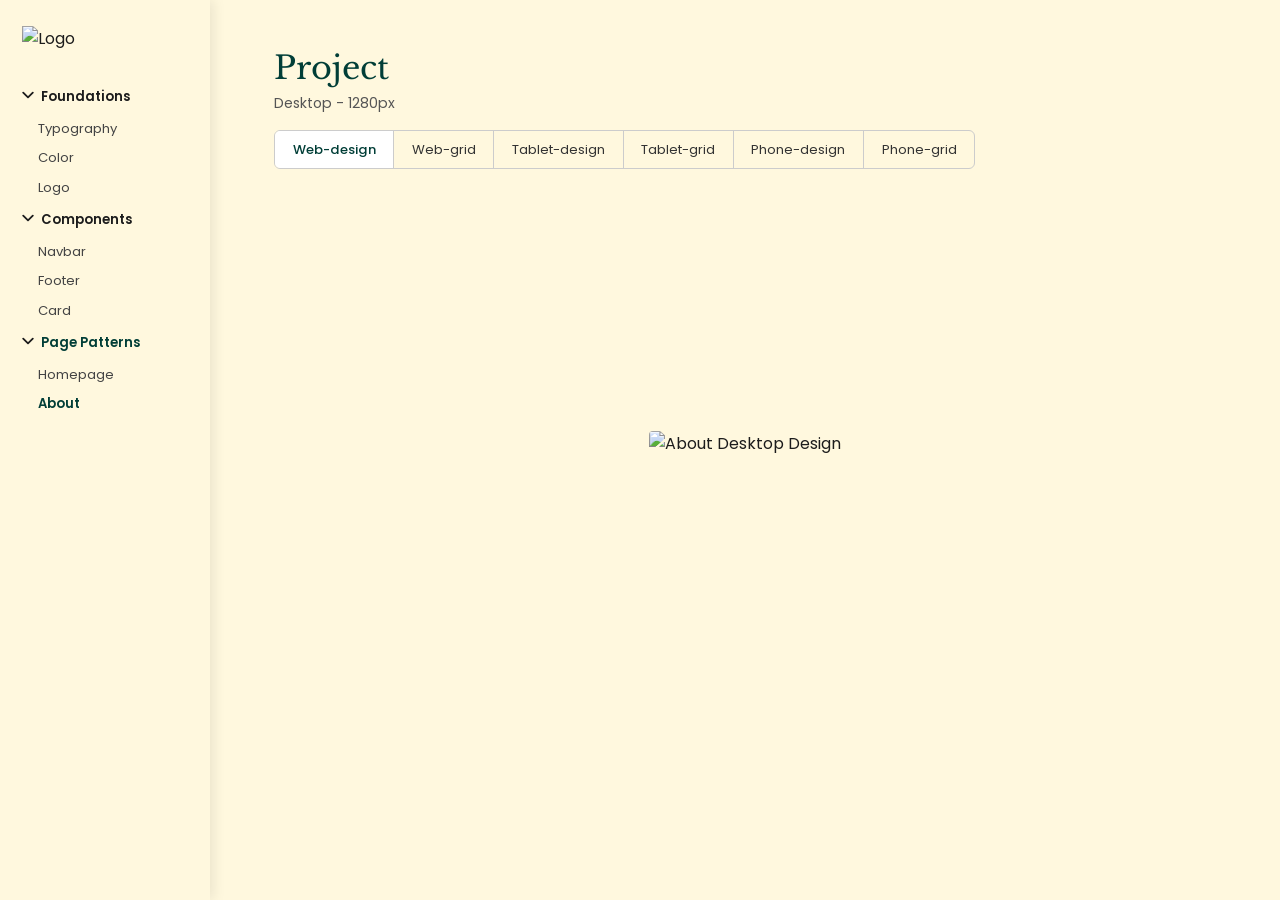
==== subpages/about.html @ ab049308 "fix root level" ====
<!DOCTYPE html>
<html lang="en">
<head>
  <meta charset="UTF-8" />
  <meta name="viewport" content="width=device-width, initial-scale=1" />
  <title>Project — Sweater Weather Design System</title>
  <link rel="preconnect" href="https://fonts.googleapis.com" />
  <link rel="preconnect" href="https://fonts.gstatic.com" crossorigin />
  <link href="https://fonts.googleapis.com/css2?family=Libre+Baskerville:ital,wght@0,400;1,400&family=Poppins:wght@300;400;500;600&display=swap" rel="stylesheet" />
  <link rel="stylesheet" href="../css/mini-design.css" />
  <style>

    /* ── PAGE HEADER ───────────────────────────── */
    .component-page-header {
      margin-bottom: 1rem;
    }

    .component-page-header h1 {
      font-family: 'Libre Baskerville', serif;
      font-size: 2rem;
      font-weight: 400;
      color: #013E37;
      margin-bottom: 0.3rem;
    }

    .component-page-header p {
      font-family: 'Poppins', sans-serif;
      font-size: 0.88rem;
      color: #555;
      margin-bottom: 0;
    }

    /* ── TABS ──────────────────────────────────── */
    .tab-bar {
      display: flex;
      gap: 0;
      margin-bottom: 1.5rem;
      border: 1px solid #ccc;
      border-radius: 6px;
      overflow: hidden;
      width: fit-content;
    }

    .tab-btn {
      font-family: 'Poppins', sans-serif;
      font-size: 0.82rem;
      font-weight: 400;
      color: #333;
      background: transparent;
      border: none;
      border-right: 1px solid #ccc;
      padding: 0.55rem 1.1rem;
      cursor: pointer;
      transition: background 0.15s ease, color 0.15s ease;
    }

    .tab-btn:last-child {
      border-right: none;
    }

    .tab-btn:hover {
      background: #f0f0f0;
    }

    .tab-btn.active {
      background: #fff;
      font-weight: 500;
      color: #013E37;
    }

    /* ── PREVIEW FRAME ─────────────────────────── */
    .preview-frame {
      border: none;
      border-radius: 0;
      overflow: hidden;
      background: transparent;
      display: flex;
      align-items: center;
      justify-content: center;
      padding: 0;
      min-height: 500px;
    }

    .preview-frame img {
      max-width: 100%;
      height: auto;
      display: block;
      border-radius: 4px;
      box-shadow: none;
    }

    /* Hide all tab panels by default */
    .tab-panel {
      display: none;
    }

    .tab-panel.active {
      display: flex;
      align-items: center;
      justify-content: center;
    }

  </style>
</head>
<body>

  <!-- ── SIDEBAR ─────────────────────────────── -->
  <nav class="sidebar">

    <!-- LOGO -->
    <div class="sidebar-logo">
      <img src="../images/logo.png" alt="Logo" class="logo-img">
    </div>

    <!-- FOUNDATIONS -->
    <div class="nav-group open">
      <div class="nav-group-toggle" onclick="toggleGroup(this)">
        <span class="chevron">
          <svg viewBox="0 0 10 6" fill="none" xmlns="http://www.w3.org/2000/svg">
            <path d="M1 1l4 4 4-4" stroke="#1c1c1c" stroke-width="1.5" stroke-linecap="round" stroke-linejoin="round"/>
          </svg>
        </span>
        Foundations
      </div>
      <ul class="nav-group-items">
        <li><a href="typography.html">Typography</a></li>
        <li><a href="color.html">Color</a></li>
        <li><a href="logo.html">Logo</a></li>
      </ul>
    </div>

    <!-- COMPONENTS -->
    <div class="nav-group open">
      <div class="nav-group-toggle" onclick="toggleGroup(this)">
        <span class="chevron">
          <svg viewBox="0 0 10 6" fill="none" xmlns="http://www.w3.org/2000/svg">
            <path d="M1 1l4 4 4-4" stroke="#1c1c1c" stroke-width="1.5" stroke-linecap="round" stroke-linejoin="round"/>
          </svg>
        </span>
        Components
      </div>
      <ul class="nav-group-items">
        <li><a href="navbar.html">Navbar</a></li>
        <li><a href="footer.html">Footer</a></li>
        <li><a href="card.html">Card</a></li>
      </ul>
    </div>

    <!-- PAGE PATTERNS -->
    <div class="nav-group open">
      <div class="nav-group-toggle" onclick="toggleGroup(this)">
        <span class="chevron">
          <svg viewBox="0 0 10 6" fill="none" xmlns="http://www.w3.org/2000/svg">
            <path d="M1 1l4 4 4-4" stroke="#1c1c1c" stroke-width="1.5" stroke-linecap="round" stroke-linejoin="round"/>
          </svg>
        </span>
        Page Patterns
      </div>
      <ul class="nav-group-items">
        <li><a href="homepage.html">Homepage</a></li>
        <li><a href="about.html">About</a></li>
      </ul>
    </div>

  </nav>

  <!-- ── MAIN CONTENT ────────────────────────── -->
  <main class="main">

    <!-- Page Header -->
    <div class="component-page-header">
      <h1>Project</h1>
      <p>Desktop - 1280px</p>
    </div>

    <!-- Tab Bar -->
    <div class="tab-bar">
      <button class="tab-btn active" onclick="switchTab(this, 'web-design')">Web-design</button>
      <button class="tab-btn" onclick="switchTab(this, 'web-grid')">Web-grid</button>
      <button class="tab-btn" onclick="switchTab(this, 'tablet-design')">Tablet-design</button>
      <button class="tab-btn" onclick="switchTab(this, 'tablet-grid')">Tablet-grid</button>
      <button class="tab-btn" onclick="switchTab(this, 'phone-design')">Phone-design</button>
      <button class="tab-btn" onclick="switchTab(this, 'phone-grid')">Phone-grid</button>
    </div>

    <!-- Web Design Tab -->
    <!-- REPLACE filename below with your actual image name -->
    <div class="preview-frame tab-panel active" id="web-design">
      <img src="../images/About-Desktop 1281.png" alt="About Desktop Design" />
    </div>

    <!-- Web Grid Tab -->
    <div class="preview-frame tab-panel" id="web-grid">
      <img src="../images/About-Desktop-grid.png" alt="About Web Grid" />
    </div>

    <!-- Tablet Design Tab -->
    <div class="preview-frame tab-panel" id="tablet-design">
      <img src="../images/About-Tablet 834.png" alt="About Tablet Design" />
    </div>

    <!-- Tablet Grid Tab -->
    <div class="preview-frame tab-panel" id="tablet-grid">
      <img src="../images/About-Tablet-grid.png" alt="About Tablet Grid" />
    </div>

    <!-- Phone Design Tab -->
    <div class="preview-frame tab-panel" id="phone-design">
      <img src="../images/About-Mobile 402.png" alt="About Phone Design" />
    </div>

    <!-- Phone Grid Tab -->
    <div class="preview-frame tab-panel" id="phone-grid">
      <img src="../images/About-Mobile-grid.png" alt="About Phone Grid" />
    </div>

  </main>

  <script>
    /* ── Auto highlight nav ─────────────────── */
    const currentPage = window.location.pathname.split('/').pop();
    document.querySelectorAll('.nav-group-items a').forEach(link => {
      link.classList.remove('active');
      if (link.getAttribute('href') === currentPage) {
        link.classList.add('active');
        const groupToggle = link.closest('.nav-group').querySelector('.nav-group-toggle');
        groupToggle.classList.add('group-active');
      }
    });

    function toggleGroup(toggleEl) {
      const group = toggleEl.closest('.nav-group');
      group.classList.toggle('open');
    }

    /* ── Tab switching ──────────────────────── */
    function switchTab(btn, panelId) {
      document.querySelectorAll('.tab-btn').forEach(b => b.classList.remove('active'));
      document.querySelectorAll('.tab-panel').forEach(p => p.classList.remove('active'));
      btn.classList.add('active');
      document.getElementById(panelId).classList.add('active');
    }
  </script>

</body>
</html>
---- css/mini-design.css ----
/* ── RESET ─────────────────────────────────────── */
*, *::before, *::after {
  box-sizing: border-box;
  margin: 0;
  padding: 0;
}

/* ── VARIABLES ─────────────────────────────────── */
:root {
  --font-sans: 'Poppins', sans-serif;
  --font-serif: 'EB Garamond', serif;
  --sidebar-w: 210px;
  --bg-sidebar: #FFF8DE;
  --bg-main: #FFF8DE;
  --text-dark: #1c1c1c;
  --text-mid: #444;
  --accent: #013E37;
}

/* ── BASE ──────────────────────────────────────── */
body {
  font-family: var(--font-sans);
  background: var(--bg-main);
  color: var(--text-dark);
  display: flex;
  min-height: 100vh;
}

/* ── SIDEBAR ───────────────────────────────────── */
.sidebar {
  width: var(--sidebar-w);
  min-height: 100vh;
  background: var(--bg-sidebar);
  display: flex;
  flex-direction: column;
  padding: 1.6rem 0 2rem 0;
  position: fixed;
  top: 0;
  left: 0;
  overflow-y: auto;
  box-shadow: 4px 0 12px rgba(0, 0, 0, 0.08);
}

/* ── LOGO ──────────────────────────────────────── */
.sidebar-logo {
  padding: 0 1.4rem 1.8rem 1.4rem;
}

/* SVG logo sizing */
.logo-svg {
  width: 72px;
  height: auto;
  display: block;
}

/* Image logo sizing — used when you swap in a real image */
.logo-img {
  width: 72px;
  height: auto;
  display: block;
}

/* ── NAV GROUP ─────────────────────────────────── */
.nav-group {
  width: 100%;
}

/* Group label / toggle button */
.nav-group-toggle {
  display: flex;
  align-items: center;
  gap: 0.4rem;
  padding: 0.45rem 1.4rem;
  font-family: var(--font-sans);
  font-size: 0.82rem;
  font-weight: 600;
  color: var(--text-dark);
  cursor: pointer;
  user-select: none;
}

/* Highlight group label when a child page is active */
.nav-group-toggle.group-active {
  color: #013E37;;
}

/* Chevron icon */
.nav-group-toggle .chevron svg {
  width: 12px;
  height: 12px;
  transition: transform 0.2s ease;
}

/* Rotate chevron when collapsed */
.nav-group:not(.open) .chevron svg {
  transform: rotate(-90deg);
}

/* Hide items when collapsed */
.nav-group:not(.open) .nav-group-items {
  display: none;
}

/* ── NAV LINKS ─────────────────────────────────── */
.nav-group-items {
  list-style: none;
}

.nav-group-items li a {
  display: block;
  font-family: var(--font-sans);
  font-size: 0.82rem;
  font-weight: 400;
  color: var(--text-mid);
  text-decoration: none;
  padding: 0.3rem 1.4rem 0.3rem 2.4rem;
  transition: color 0.12s ease;
}

.nav-group-items li a:hover {
  color: #013E37;   
}

/* Active link — current page */
.nav-group-items li a.active {
  color: #013E37;
  font-weight: 600;
}

/* ── MAIN CONTENT ──────────────────────────────── */
.main {
  margin-left: var(--sidebar-w);
  flex: 1;
  padding: 3rem 4rem;
}

.main h1 {
  font-family: var(--font-serif);
  font-size: 2.5rem;
  font-weight: 400;
}

/* ── MAIN PAGE CONTENT ─────────────────────────── */
.main h1 {
  font-family: var(--font-serif);
  font-size: 2.5rem;
  font-weight: 400;
  color: #013E37;
  margin-bottom: 2.5rem;
}

.intro-section {
  margin-bottom: 2rem;
  max-width: 680px;
}

.intro-section h2 {
  font-family: var(--font-sans);
  font-size: 1rem;
  font-weight: 600;
  color: #013E37;
  margin-bottom: 0.5rem;
  text-transform: uppercase;
  letter-spacing: 0.05em;
}

.intro-section p {
  font-family: var(--font-sans);
  font-size: 0.92rem;
  font-weight: 400;
  color: var(--text-mid);
  line-height: 1.7;
}

/* ══════════════════════════════════════════════
   TYPOGRAPHY PAGE STYLES
══════════════════════════════════════════════ */

.type-page-header {
  margin-bottom: 2.5rem;
}

.type-page-header h1 {
  font-family: 'Libre Baskerville', serif;
  font-size: 2rem;
  font-weight: 400;
  font-style: italic;
  color: #013E37;
  margin-bottom: 0.6rem;
}

.type-page-header h2 {
  font-family: 'Poppins', sans-serif;
  font-size: 1.2rem;
  font-weight: 400;
  color: #013E37;
  margin-bottom: 0.3rem;
}

.type-page-header p {
  font-family: 'Poppins', sans-serif;
  font-size: 0.82rem;
  color: #555;
}

.type-row {
  display: grid;
  grid-template-columns: 1fr 1fr;
  gap: 2rem;
  align-items: start;
  padding: 2.5rem 0;
  border-top: 1px solid #ccc;
}

.type-label {
  font-family: 'Poppins', sans-serif;
  font-size: 0.75rem;
  font-weight: 600;
  text-transform: uppercase;
  letter-spacing: 0.08em;
  color: #888;
  margin-bottom: 0.5rem;
}

.type-lorem {
  font-family: 'Poppins', sans-serif;
  font-size: 0.85rem;
  color: #555;
  line-height: 1.7;
  margin-top: 0.6rem;
}

.type-code {
  font-family: 'Courier New', monospace;
  font-size: 0.78rem;
  line-height: 1.9;
  color: #333;
  padding-top: 0.5rem;
}

.specimen-h1 {
  font-family: 'Libre Baskerville', serif;
  font-size: 64px;
  font-weight: 400;
  font-style: italic;
  color: #013E37;
  line-height: 1.1;
}

.specimen-h2 {
  font-family: 'Poppins', sans-serif;
  font-size: 32px;
  font-weight: 400;
  font-style: normal;
  color: #013E37;
}

.specimen-h3 {
  font-family: 'Poppins', sans-serif;
  font-size: 16px;
  font-weight: 400;
  font-style: normal;
  color: #013E37;
}

.specimen-h4 {
  font-family: 'Libre Baskerville', serif;
  font-size: 24px;
  font-weight: 400;
  font-style: italic;
  color: #013E37;
}

.specimen-h5 {
  font-family: 'Poppins', sans-serif;
  font-size: 24px;
  font-weight: 400;
  font-style: normal;
  color: #013E37;
}

.specimen-p1 {
  font-family: 'Poppins', sans-serif;
  font-size: 16px;
  font-weight: 400;
  font-style: normal;
  color: #1c1c1c;
}

.specimen-p2 {
  font-family: 'Libre Baskerville', serif;
  font-size: 16px;
  font-weight: 400;
  font-style: italic;
  color: #1c1c1c;
}

.specimen-p3 {
  font-family: 'Poppins', sans-serif;
  font-size: 16px;
  font-weight: 400;
  font-style: normal;
  color: #1c1c1c;
}

.specimen-p4 {
  font-family: 'Poppins', sans-serif;
  font-size: 10px;
  font-weight: 400;
  font-style: normal;
  color: #1c1c1c;
}

/* ══════════════════════════════════════════════
   COLOR PAGE STYLES
══════════════════════════════════════════════ */

.color-page-header {
  margin-bottom: 2.5rem;
}

.color-page-header h1 {
  font-family: 'Libre Baskerville', serif;
  font-size: 2rem;
  font-weight: 400;
  color: #013E37;
}

.color-section {
  margin-bottom: 3rem;
}

.color-section-title {
  font-family: 'Libre Baskerville', serif;
  font-size: 1.4rem;
  font-weight: 400;
  color: #013E37;
  margin-bottom: 1.5rem;
}

.color-grid {
  display: grid;
  grid-template-columns: repeat(4, 1fr);
  gap: 1.2rem;
}

.color-card {
  border: 1px solid #ddd;
  border-radius: 4px;
  overflow: hidden;
  background: #fff;
}

.color-swatch {
  width: 100%;
  height: 160px;
}

.color-info {
  padding: 1rem 1.1rem 1.2rem 1.1rem;
}

.color-name {
  font-family: 'Libre Baskerville', serif;
  font-size: 1rem;
  font-weight: 400;
  color: #1c1c1c;
  margin-bottom: 0.3rem;
}

.color-hex {
  font-family: 'Poppins', sans-serif;
  font-size: 0.72rem;
  font-weight: 600;
  letter-spacing: 0.05em;
  text-transform: uppercase;
  color: #555;
  margin-bottom: 0.5rem;
}

.color-uses {
  font-family: 'Poppins', sans-serif;
  font-size: 0.78rem;
  color: #666;
  line-height: 1.6;
}

/* ══════════════════════════════════════════════
   LOGO PAGE STYLES
══════════════════════════════════════════════ */

.logo-page-header {
  margin-bottom: 2.5rem;
}

.logo-page-header h1 {
  font-family: 'Libre Baskerville', serif;
  font-size: 2rem;
  font-weight: 400;
  color: #013E37;
}

.logo-grid {
  display: grid;
  grid-template-columns: repeat(3, 1fr);
  gap: 1.2rem;
  margin-bottom: 1.2rem;
}

.logo-grid-bottom {
  display: grid;
  grid-template-columns: repeat(3, 1fr);
  gap: 1.2rem;
}

.logo-card {
  border: 1px solid #ddd;
  border-radius: 4px;
  overflow: hidden;
  background: #fff;
}

.logo-preview {
  width: 100%;
  height: 220px;
  display: flex;
  align-items: center;
  justify-content: center;
  overflow: hidden;
  padding: 1.5rem;
}

.logo-preview img {
  width: 100%;
  height: 100%;
  object-fit: contain;
}

.logo-info {
  padding: 1rem 1.2rem 1.3rem 1.2rem;
  border-top: 1px solid #eee;
}

.logo-title {
  font-family: 'Libre Baskerville', serif;
  font-size: 1rem;
  font-weight: 400;
  color: #1c1c1c;
  margin-bottom: 0.4rem;
}

.logo-desc {
  font-family: 'Poppins', sans-serif;
  font-size: 0.82rem;
  color: #555;
  line-height: 1.65;
}


/* ══════════════════════════════════════════════
   NAVBAR PAGE STYLES
══════════════════════════════════════════════ */

.component-page-header {
  margin-bottom: 0.8rem;
}

.component-page-header h1 {
  font-family: 'Libre Baskerville', serif;
  font-size: 2rem;
  font-weight: 400;
  color: #013E37;
  margin-bottom: 0.8rem;
}

.component-page-header p {
  font-family: 'Poppins', sans-serif;
  font-size: 0.88rem;
  color: #555;
  margin-bottom: 2rem;
}

.section-title {
  font-family: 'Libre Baskerville', serif;
  font-size: 1.4rem;
  font-weight: 400;
  color: #013E37;
  margin-top: 2.5rem;
  margin-bottom: 1.5rem;
}

.example-box {
  border: 1px solid #ddd;
  border-radius: 4px;
  overflow: hidden;
  margin-bottom: 2.5rem;
  background: #fff;
}

.code-box {
  background: #f5f5f5;
  border: 1px solid #ddd;
  border-radius: 4px;
  padding: 1.8rem 2rem;
  overflow-x: auto;
}

.code-box pre {
  font-family: 'Courier New', monospace;
  font-size: 0.78rem;
  line-height: 1.9;
  color: #333;
  margin: 0;
  white-space: pre;
}

/* ── DEMO NAVBAR ───────────────────────────────── */
.demo-navbar {
  display: flex;
  align-items: center;
  justify-content: space-between;
  background-color: #FFF8DE;
  padding: 1rem 2rem;
  width: 100%;
}

.demo-navbar .nav-logo img {
  height: 36px;
  width: auto;
}

.demo-navbar ul {
  list-style: none;
  display: flex;
  gap: 2rem;
  margin: 0;
  padding: 0;
}

.demo-navbar ul li a {
  font-family: 'Poppins', sans-serif;
  font-size: 0.88rem;
  font-weight: 400;
  color: #000000;
  text-decoration: none;
  transition: color 0.15s ease;
}

.demo-navbar ul li a:hover {
  color: #013E37;
}

.demo-navbar ul li a.nav-active {
  color: #013E37;
  text-decoration: underline;
  text-underline-offset: 0.3rem;
}
.usage-box p {
  font-family: 'Poppins', sans-serif;
  font-size: 0.88rem;
  color: #000000;
  line-height: 1.7;
  margin-bottom: 1.5rem;  
}

/* ══════════════════════════════════════════════
   FOOTER PAGE STYLES
══════════════════════════════════════════════ */

.demo-footer {
  display: flex;
  align-items: center;
  justify-content: space-between;
  background-color: #013E37;
  padding: 2rem 2.5rem;
  width: 100%;
}

.demo-footer .footer-copyright {
  font-family: 'Poppins', sans-serif;
  font-size: 0.82rem;
  font-weight: 400;
  color: #FFF8DE;
}

.demo-footer .footer-right {
  display: flex;
  align-items: center;
  gap: 1rem;
}

.demo-footer .footer-connect-label {
  font-family: 'Poppins', sans-serif;
  font-size: 0.82rem;
  font-weight: 400;
  color: #FFF8DE;
}

.demo-footer .footer-icons {
  display: flex;
  align-items: center;
  gap: 0.8rem;
}

.demo-footer .footer-icons a {
  color: #FFF8DE;
  text-decoration: none;
  transition: color 0.15s ease;
}

.demo-footer .footer-icons a:hover {
  color: #BEBBBB;
}

.demo-footer .footer-icons svg {
  width: 20px;
  height: 20px;
  fill: #FFF8DE;
  transition: fill 0.15s ease;
}

.demo-footer .footer-icons a:hover svg {
  fill: #BEBBBB;
}

/* ══════════════════════════════════════════════
   CARD PAGE STYLES
══════════════════════════════════════════════ */

.demo-card {
  width: 280px;
  border: 1px solid #ddd;
  border-radius: 12px;
  overflow: hidden;
  background: transparent;
}

.demo-card .card-image {
  width: 100%;
  height: 220px;
  background-color: #f5f5f5;
  position: relative;
  overflow: hidden;
}

.demo-card .card-image::before,
.demo-card .card-image::after {
  content: '';
  position: absolute;
  width: 140%;
  height: 1px;
  background-color: #bbb;
  top: 50%;
  left: -20%;
  transform-origin: center;
}

.demo-card .card-image::before {
  transform: rotate(36deg);
}

.demo-card .card-image::after {
  transform: rotate(-36deg);
}

.demo-card .card-body {
  background-color: transparent !important;
  padding: 0.8rem 1rem;
  display: flex;
  align-items: center;
  justify-content: space-between;
  border-top: 1px solid #eee;
}

.demo-card .card-body-left {
  display: flex;
  flex-direction: column;
  gap: 0.2rem;
}

.demo-card .card-role {
  font-family: 'Poppins', sans-serif;
  font-size: 0.75rem;
  font-weight: 300;
  font-style: normal;
  color: #000000;
  margin: 0;
}

.demo-card .card-title {
  font-family: 'Libre Baskerville', serif;
  font-size: 0.95rem;
  font-weight: 400;
  font-style: italic;
  color: #000000;
  margin: 0;
}

.demo-card .card-arrow {
  width: 20px;
  height: 20px;
  flex-shrink: 0;
}

/* ══════════════════════════════════════════════
   HOMEPAGE PAGE STYLES
══════════════════════════════════════════════ */

.tab-bar {
  display: flex;
  gap: 0;
  margin-bottom: 1.5rem;
  overflow: hidden;
  width: fit-content;
}

.tab-btn {
  font-family: 'Poppins', sans-serif;
  font-size: 0.82rem;
  font-weight: 400;
  color: #333;
  background: transparent;
  border: none;
  border-right: 1px solid #ccc;
  padding: 0.55rem 1.1rem;
  cursor: pointer;
  transition: background 0.15s ease, color 0.15s ease;
}

.tab-btn:last-child {
  border-right: none;
}

.tab-btn:hover {
  background: #f0f0f0;
}

.tab-btn.active {
  background: #fff;
  font-weight: 500;
  color: #013E37;
}

.preview-frame {
  border: 1px solid #ddd;
  border-radius: 6px;
  overflow: hidden;
  background: #fff;
  display: flex;
  align-items: center;
  justify-content: center;
  padding: 2rem;
  min-height: 500px;
}

.preview-frame img {
  max-width: 100%;
  height: auto;
  display: block;
  border-radius: 4px;
  box-shadow: 0 4px 20px rgba(0,0,0,0.08);
}

.tab-panel {
  display: none;
}

.tab-panel.active {
  display: flex;
  align-items: center;
  justify-content: center;
}
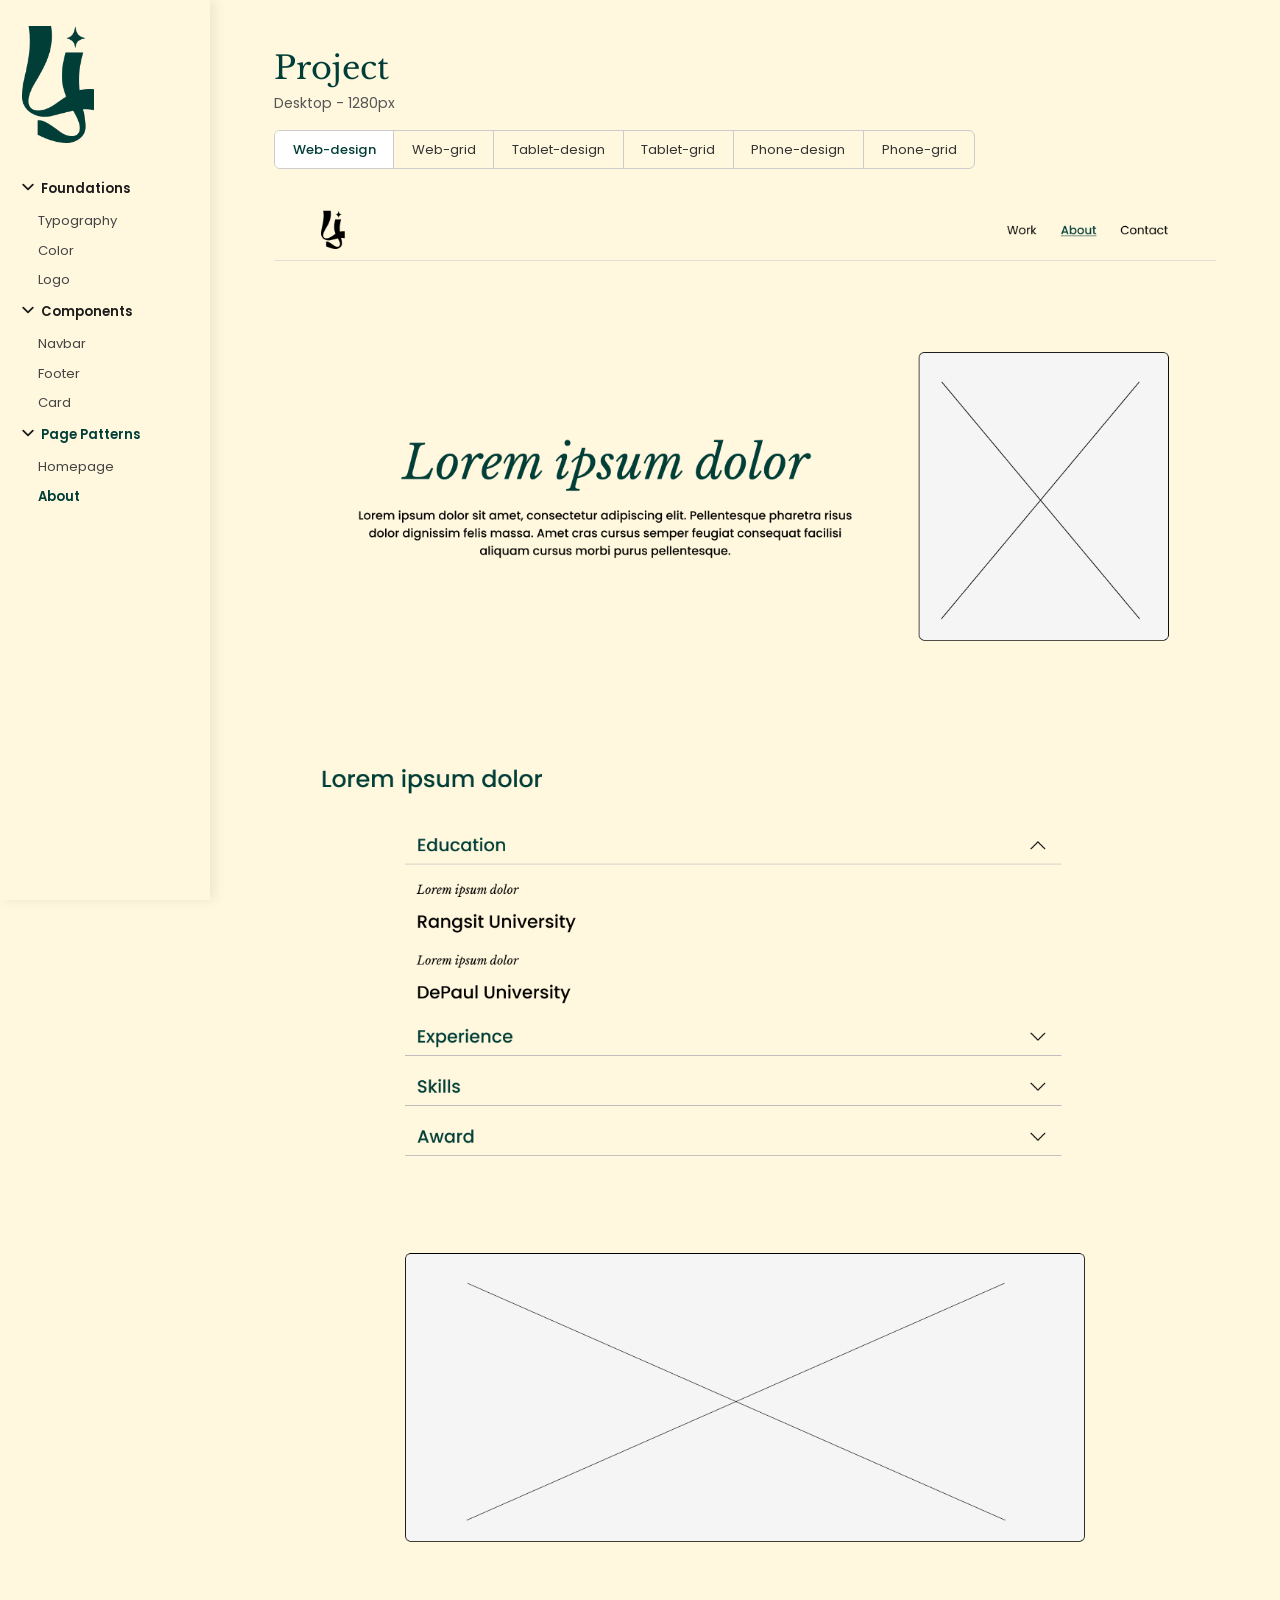
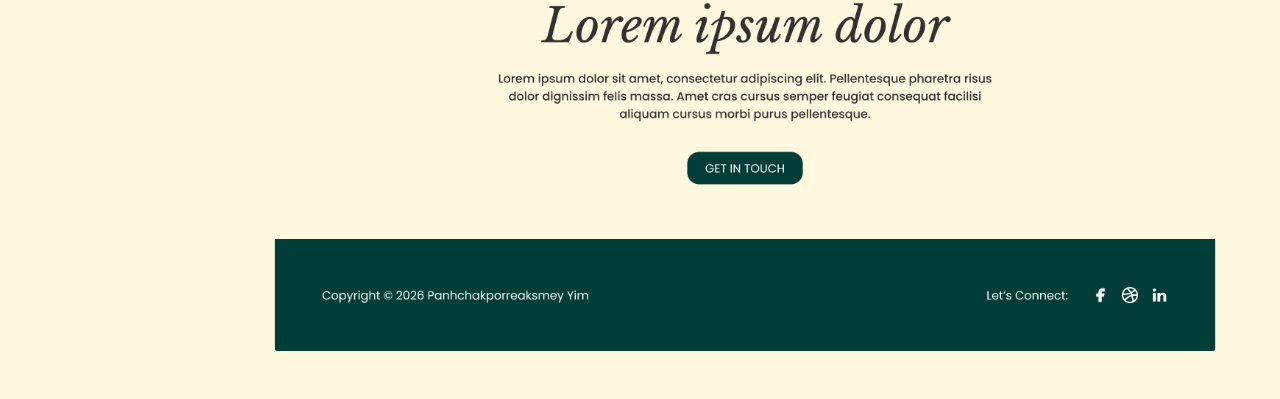
==== commit 579c9bf7: "fix images folder" ====
--- a/subpages/about.html
+++ b/subpages/about.html
@@ -109,7 +109,7 @@
 
     <!-- LOGO -->
     <div class="sidebar-logo">
-      <img src="../images/logo.png" alt="Logo" class="logo-img">
+      <img src="../Images/logo.png" alt="Logo" class="logo-img">
     </div>
 
     <!-- FOUNDATIONS -->
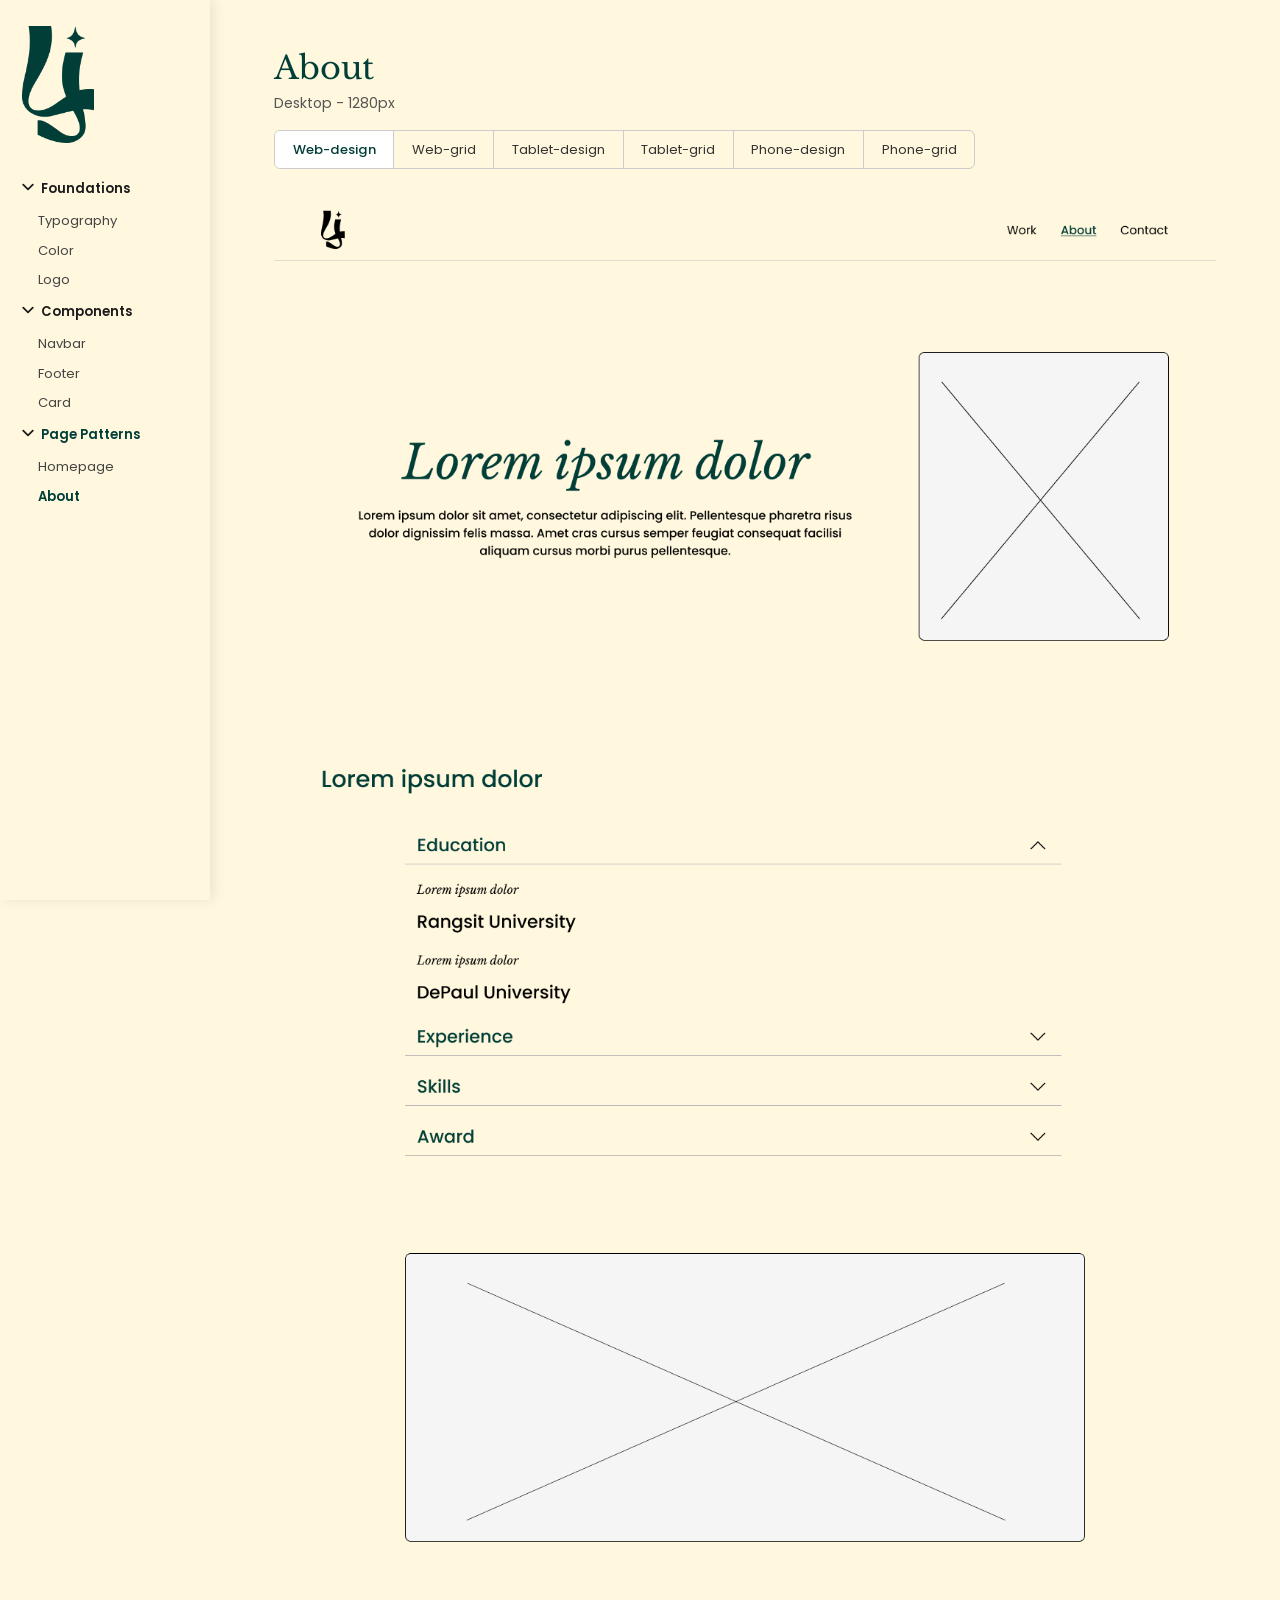
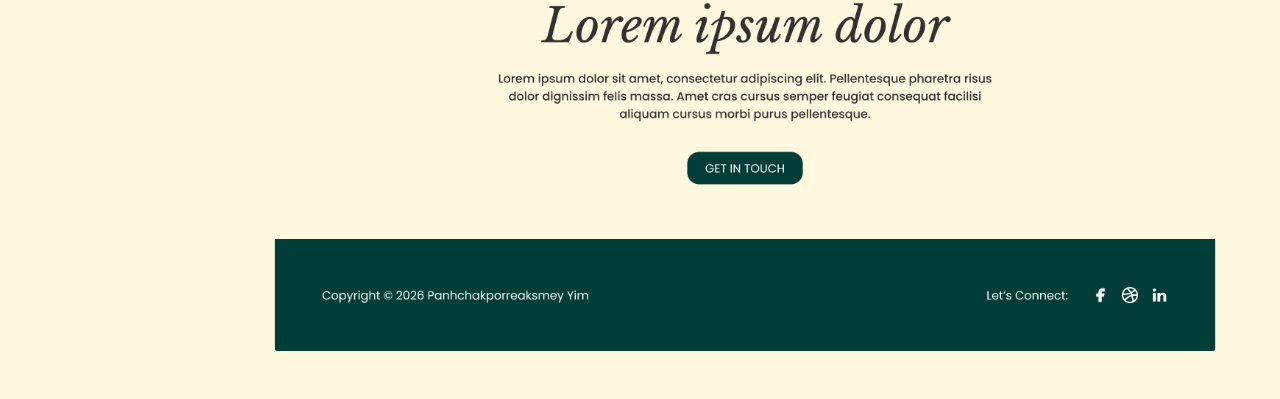
==== commit 86d68f7f: "fix about page logo" ====
--- a/subpages/about.html
+++ b/subpages/about.html
@@ -3,7 +3,7 @@
 <head>
   <meta charset="UTF-8" />
   <meta name="viewport" content="width=device-width, initial-scale=1" />
-  <title>Project — Sweater Weather Design System</title>
+  <title>Portfolio Design System</title>
   <link rel="preconnect" href="https://fonts.googleapis.com" />
   <link rel="preconnect" href="https://fonts.gstatic.com" crossorigin />
   <link href="https://fonts.googleapis.com/css2?family=Libre+Baskerville:ital,wght@0,400;1,400&family=Poppins:wght@300;400;500;600&display=swap" rel="stylesheet" />
@@ -109,7 +109,7 @@
 
     <!-- LOGO -->
     <div class="sidebar-logo">
-      <img src="../Images/logo.png" alt="Logo" class="logo-img">
+      <img src="../images/logo.png" alt="Logo" class="logo-img">
     </div>
 
     <!-- FOUNDATIONS -->
@@ -169,7 +169,7 @@
 
     <!-- Page Header -->
     <div class="component-page-header">
-      <h1>Project</h1>
+      <h1>About</h1>
       <p>Desktop - 1280px</p>
     </div>
 
